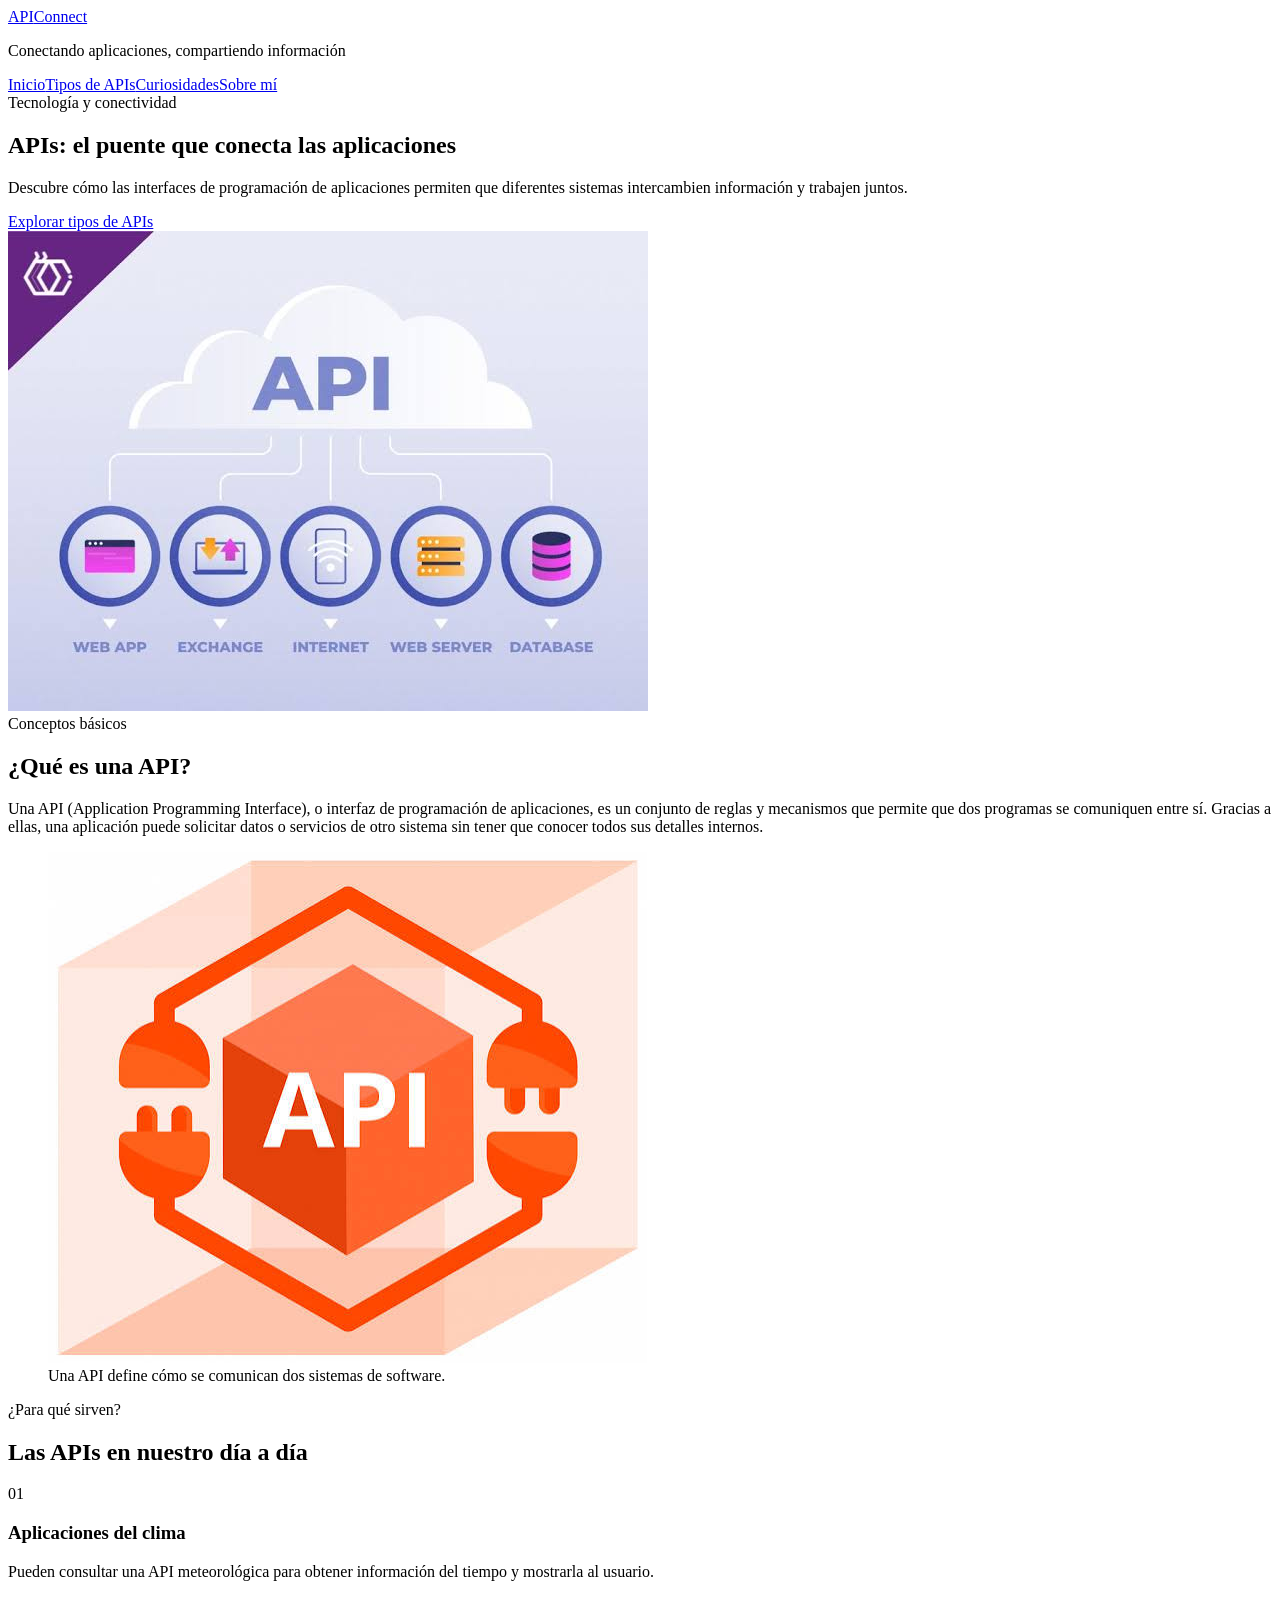
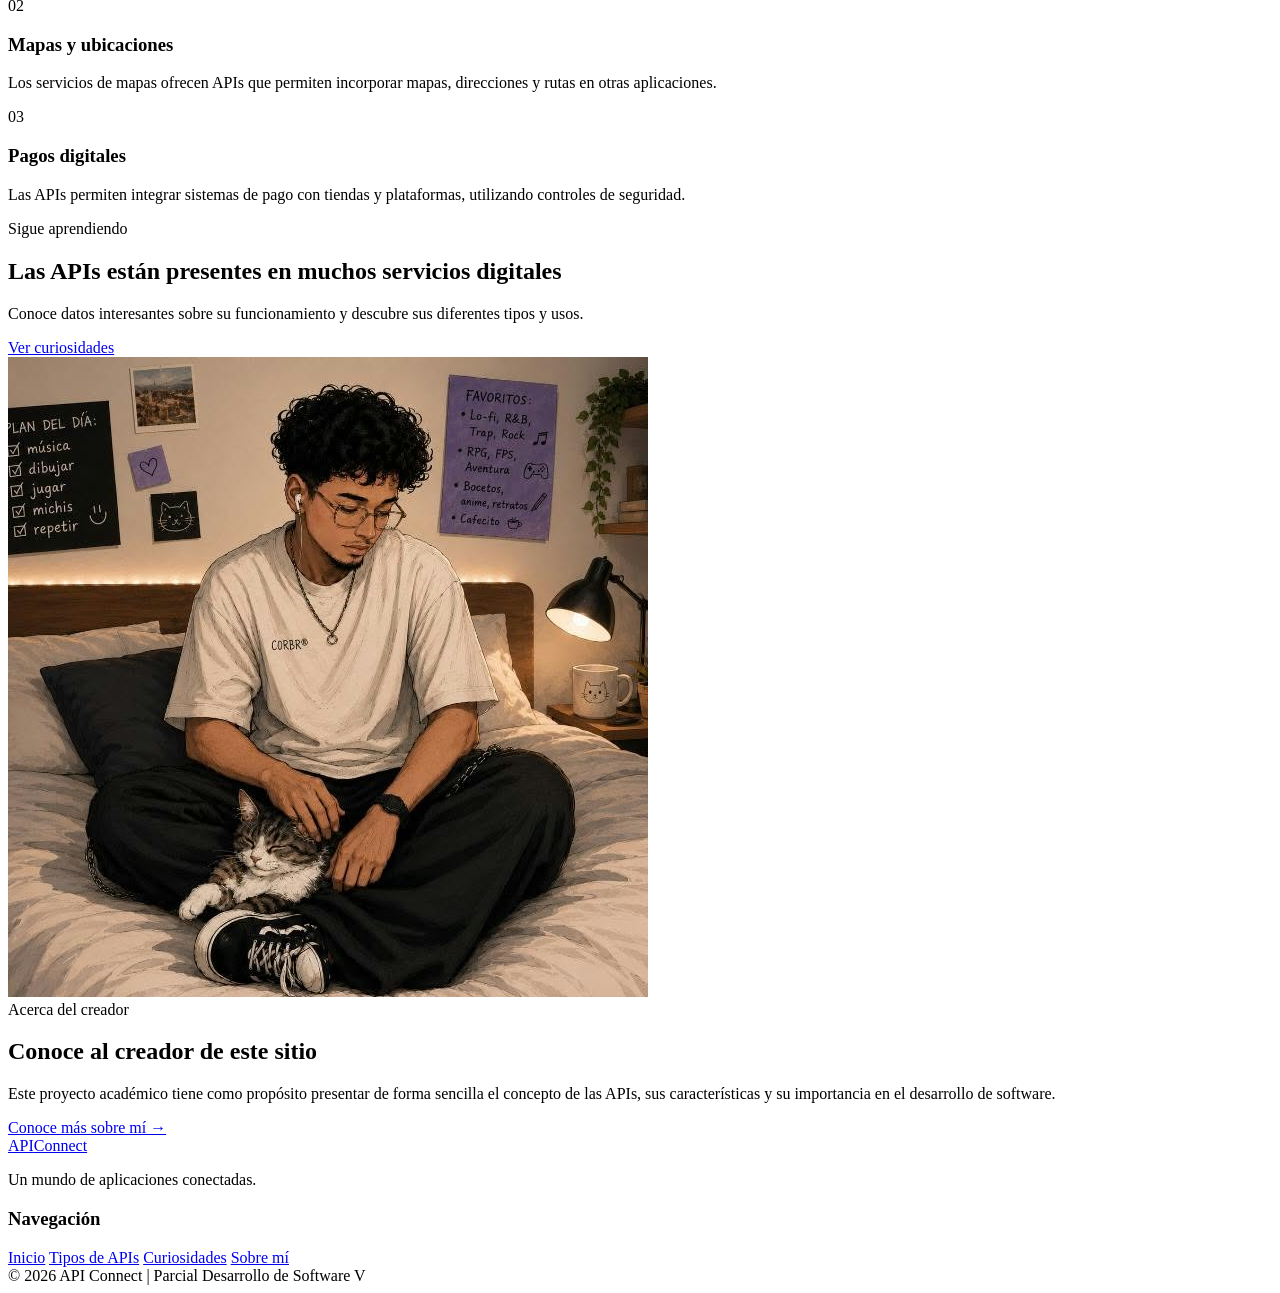
==== index.html @ fd9dffba "Rename Index.html to index.html" ====
<!DOCTYPE html>
<html lang="es">
<head>
    <meta charset="UTF-8">
    <meta name="viewport" content="width=device-width, initial-scale=1.0">
    <title>APIs | API Connect</title>
    <link rel="stylesheet" href="css/estilos.css">
</head>
<body>
    <header class="encabezado">
        <div class="contenedor marca">
            <a href="index.html" class="logo">API<span>Connect</span></a>
            <p>Conectando aplicaciones, compartiendo información</p>
        </div>
    </header>
    <nav class="navbar">
        <div class="contenedor menu">
            <a class="activo" href="index.html">Inicio</a><a class="" href="tipos.html">Tipos de APIs</a><a class="" href="curiosidades.html">Curiosidades</a><a class="" href="informacion.html">Sobre mí</a>
        </div>
    </nav>

    <main>
        <section class="contenedor portada">
            <div class="contenido">
                <span class="etiqueta">Tecnología y conectividad</span>
                <h1>APIs: el puente que conecta las aplicaciones</h1>
                <p>Descubre cómo las interfaces de programación de aplicaciones permiten que diferentes sistemas intercambien información y trabajen juntos.</p>
                <a href="tipos.html" class="boton">Explorar tipos de APIs</a>
            </div>
            <div class="imagen">
                <img src="img/Como funciona API.jpeg" alt="Ilustración del funcionamiento y conexión de sistemas mediante APIs">
            </div>
        </section>

        <section class="seccion contenedor">
            <div class="titulo-seccion">
                <span class="etiqueta">Conceptos básicos</span>
                <h2>¿Qué es una API?</h2>
            </div>
            <p class="texto-intro">
                Una API (Application Programming Interface), o interfaz de programación de aplicaciones,
                es un conjunto de reglas y mecanismos que permite que dos programas se comuniquen entre sí.
                Gracias a ellas, una aplicación puede solicitar datos o servicios de otro sistema sin tener
                que conocer todos sus detalles internos.
            </p>
            <figure class="imagen">
                <img src="img/API.jpeg" alt="Representación de la comunicación entre dos sistemas mediante una API">
                <figcaption>Una API define cómo se comunican dos sistemas de software.</figcaption>
            </figure>
        </section>

        <section class="seccion-fondo">
            <div class="contenedor seccion">
                <div class="titulo-seccion">
                    <span class="etiqueta">¿Para qué sirven?</span>
                    <h2>Las APIs en nuestro día a día</h2>
                </div>
                <div class="rejilla">
                    <article class="tarjeta">
                        <div class="icono-tarjeta">01</div>
                        <h3>Aplicaciones del clima</h3>
                        <p>Pueden consultar una API meteorológica para obtener información del tiempo y mostrarla al usuario.</p>
                    </article>
                    <article class="tarjeta">
                        <div class="icono-tarjeta">02</div>
                        <h3>Mapas y ubicaciones</h3>
                        <p>Los servicios de mapas ofrecen APIs que permiten incorporar mapas, direcciones y rutas en otras aplicaciones.</p>
                    </article>
                    <article class="tarjeta">
                        <div class="icono-tarjeta">03</div>
                        <h3>Pagos digitales</h3>
                        <p>Las APIs permiten integrar sistemas de pago con tiendas y plataformas, utilizando controles de seguridad.</p>
                    </article>
                </div>
            </div>
        </section>

        <section class="seccion contenedor">
            <div class="bloque-destacado">
                <div>
                    <span class="etiqueta">Sigue aprendiendo</span>
                    <h2>Las APIs están presentes en muchos servicios digitales</h2>
                    <p>Conoce datos interesantes sobre su funcionamiento y descubre sus diferentes tipos y usos.</p>
                </div>
                <a href="curiosidades.html" class="boton boton-claro">Ver curiosidades</a>
            </div>
        </section>

        <section class="seccion contenedor creador">
            <div class="foto-creador">
                <img src="img/Angel.jpeg" alt="Fotografía del creador del sitio">
            </div>
            <div class="creador-texto">
                <span class="etiqueta">Acerca del creador</span>
                <h2>Conoce al creador de este sitio</h2>
                <p>Este proyecto académico tiene como propósito presentar de forma sencilla el concepto de las APIs, sus características y su importancia en el desarrollo de software.</p>
                <a class="enlace" href="informacion.html">Conoce más sobre mí →</a>
            </div>
        </section>
    </main>
    <footer class="footer">
        <div class="contenedor footer-contenido">
            <div>
                <a href="index.html" class="logo">API<span>Connect</span></a>
                <p>Un mundo de aplicaciones conectadas.</p>
            </div>
            <div>
                <h3>Navegación</h3>
                <a href="index.html">Inicio</a>
                <a href="tipos.html">Tipos de APIs</a>
                <a href="curiosidades.html">Curiosidades</a>
                <a href="informacion.html">Sobre mí</a>
            </div>
        </div>
        <div class="copyright">© 2026 API Connect | Parcial Desarrollo de Software V</div>
    </footer>
</body>
</html>
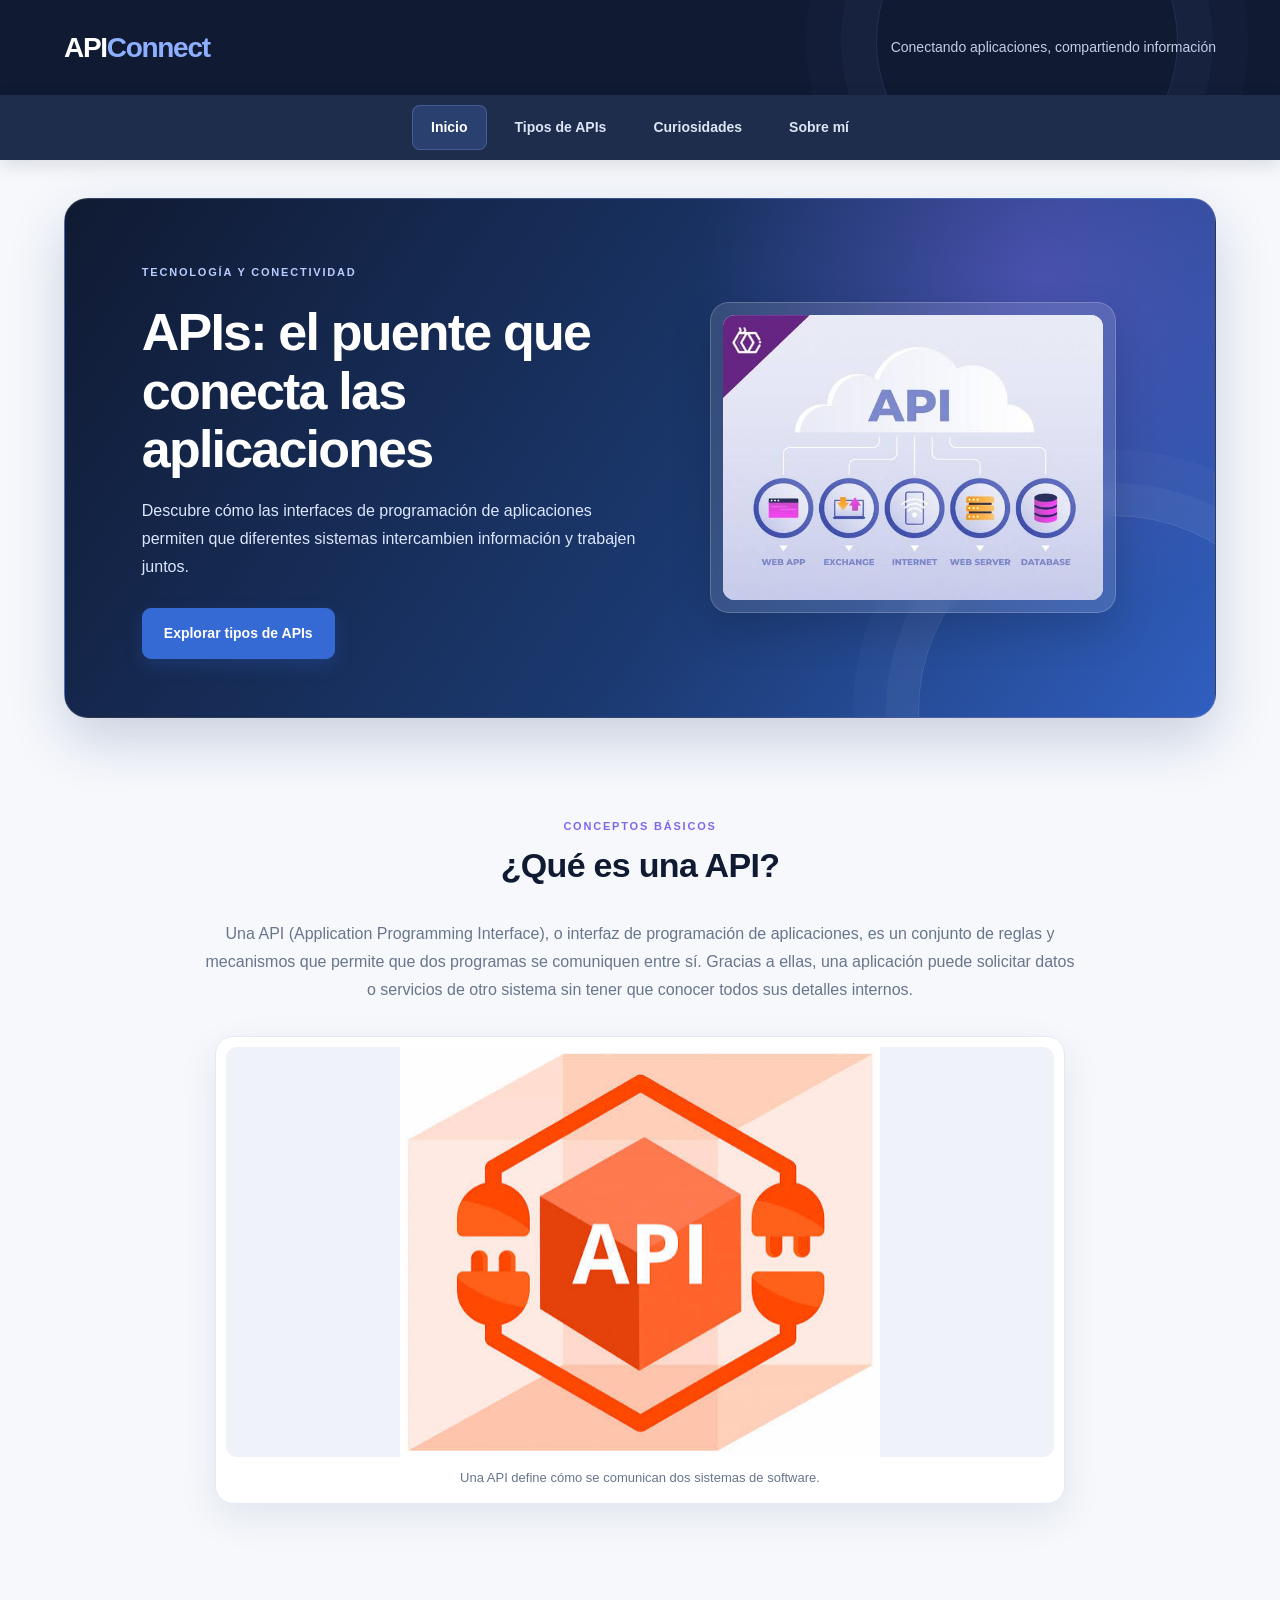
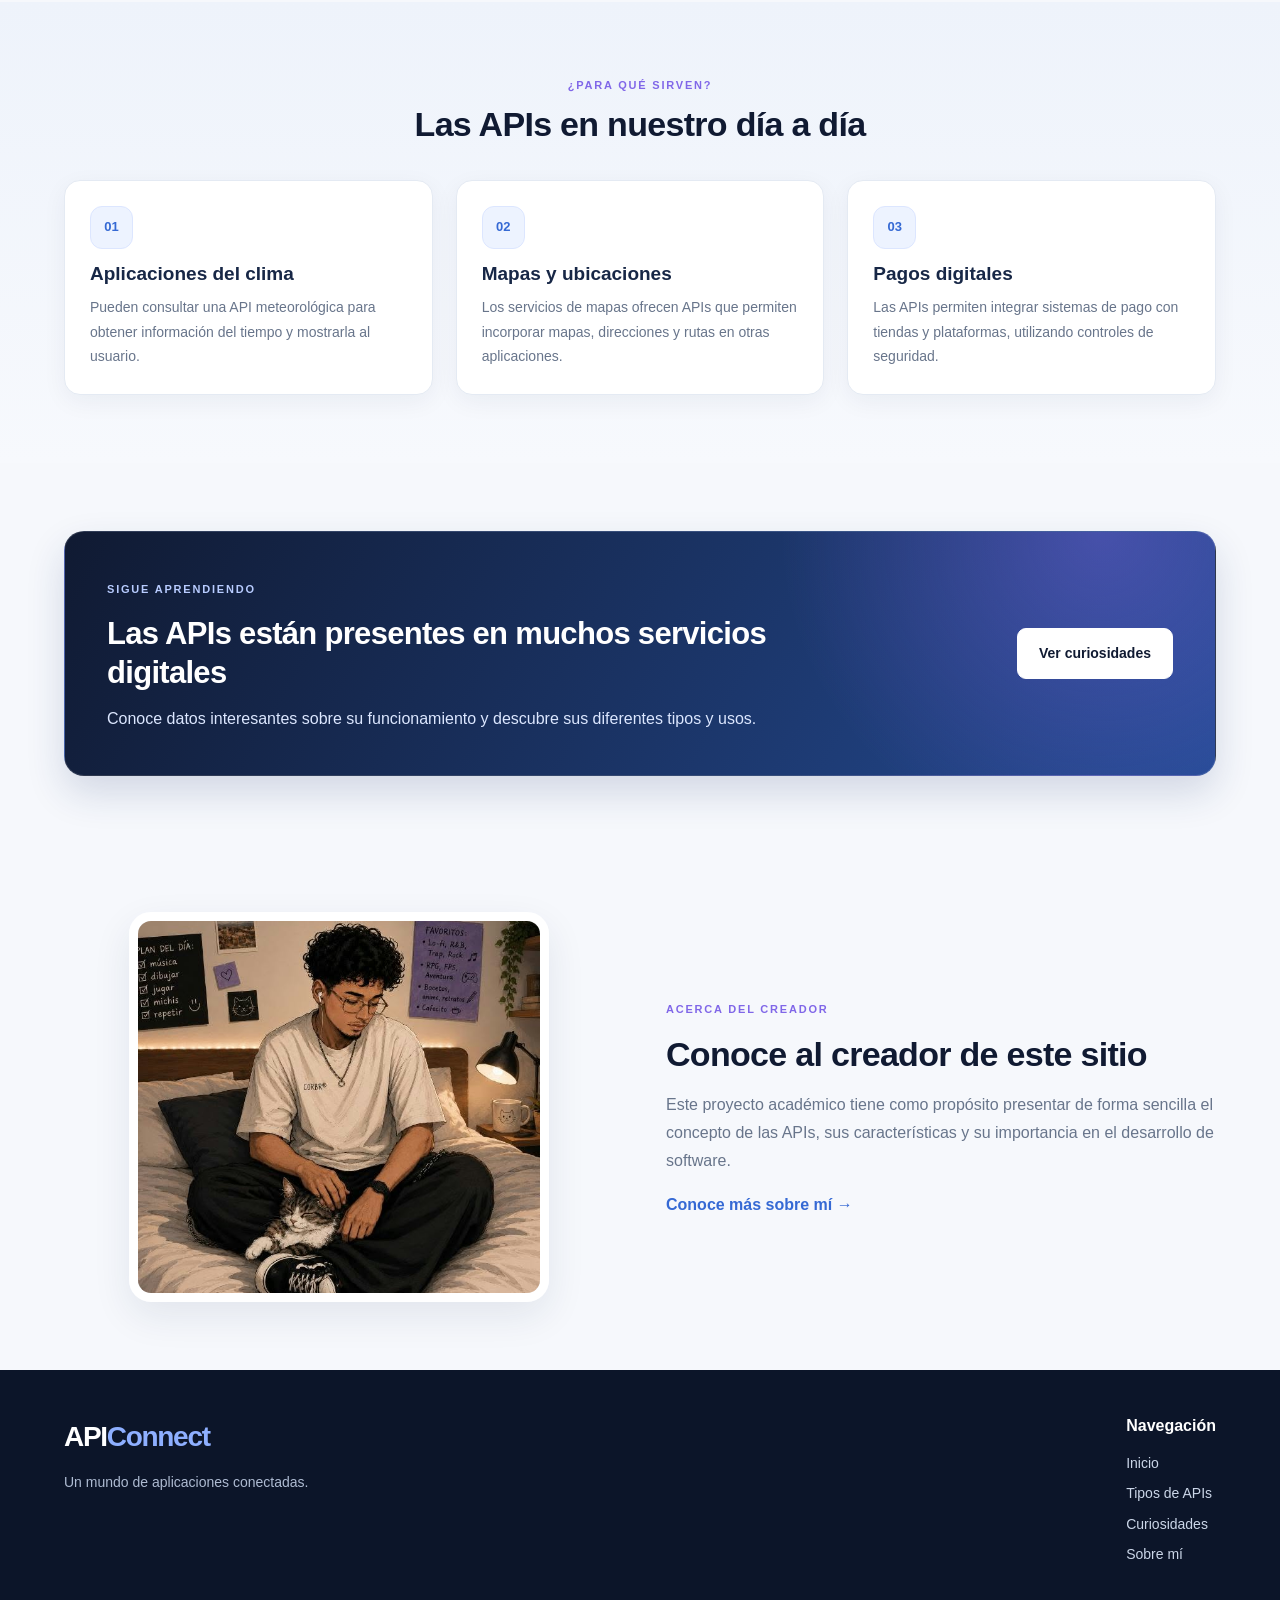
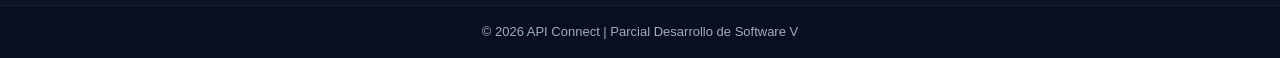
==== commit ef257873: "Fix stylesheet link case sensitivity" ====
--- a/index.html
+++ b/index.html
@@ -4,7 +4,7 @@
     <meta charset="UTF-8">
     <meta name="viewport" content="width=device-width, initial-scale=1.0">
     <title>APIs | API Connect</title>
-    <link rel="stylesheet" href="css/estilos.css">
+    <link rel="stylesheet" href="Css/estilos.css">
 </head>
 <body>
     <header class="encabezado">
--- a/Css/estilos.css
+++ b/Css/estilos.css
@@ -0,0 +1,725 @@
+@import url('https://fonts.googleapis.com/css2?family=DM+Sans:wght@400;500;600;700&family=Manrope:wght@500;600;700;800&display=swap');
+
+:root {
+    --navy: #101a32;
+    --navy-2: #172746;
+    --blue: #3569d4;
+    --blue-2: #5b8cff;
+    --violet: #8067e8;
+    --ink: #202b40;
+    --muted: #68758b;
+    --paper: #f6f8fc;
+    --white: #ffffff;
+    --line: #e4eaf3;
+    --soft-blue: #edf3ff;
+    --shadow: 0 14px 38px rgba(21, 39, 75, .09);
+    --shadow-hover: 0 20px 45px rgba(21, 39, 75, .15);
+}
+
+* {
+    margin: 0;
+    padding: 0;
+    box-sizing: border-box;
+}
+
+html {
+    scroll-behavior: smooth;
+    scroll-padding-top: 90px;
+}
+
+body {
+    font-family: 'DM Sans', Arial, sans-serif;
+    color: var(--ink);
+    background: var(--paper);
+    line-height: 1.75;
+    -webkit-font-smoothing: antialiased;
+}
+
+img {
+    display: block;
+    max-width: 100%;
+}
+
+a {
+    color: inherit;
+    text-decoration: none;
+}
+
+.contenedor {
+    width: min(1160px, 90%);
+    margin: 0 auto;
+}
+
+.encabezado {
+    position: relative;
+    overflow: hidden;
+    padding: 23px 0;
+    color: var(--white);
+    background: var(--navy);
+}
+
+.encabezado::after {
+    position: absolute;
+    top: -110px;
+    right: 8%;
+    width: 300px;
+    height: 300px;
+    content: '';
+    border: 1px solid rgba(139, 169, 255, .16);
+    border-radius: 50%;
+    box-shadow: 0 0 0 35px rgba(139, 169, 255, .035), 0 0 0 70px rgba(139, 169, 255, .025);
+    pointer-events: none;
+}
+
+.marca {
+    position: relative;
+    z-index: 1;
+    display: flex;
+    align-items: center;
+    justify-content: space-between;
+    gap: 24px;
+}
+
+.logo {
+    color: var(--white);
+    font-family: 'Manrope', sans-serif;
+    font-size: 28px;
+    font-weight: 800;
+    letter-spacing: -1.3px;
+}
+
+.logo span {
+    color: #8eafff;
+}
+
+.encabezado p {
+    color: #c2cee4;
+    font-size: 14px;
+}
+
+.navbar {
+    position: sticky;
+    top: 0;
+    z-index: 20;
+    background: rgba(23, 39, 70, .97);
+    box-shadow: 0 5px 18px rgba(10, 22, 43, .12);
+    backdrop-filter: blur(12px);
+}
+
+.menu {
+    display: flex;
+    align-items: center;
+    justify-content: center;
+    flex-wrap: wrap;
+    gap: 9px;
+    padding: 10px 0;
+}
+
+.menu a {
+    padding: 9px 18px;
+    color: #dce5f5;
+    border: 1px solid transparent;
+    border-radius: 8px;
+    font-size: 14px;
+    font-weight: 600;
+    transition: .25s ease;
+}
+
+.menu a:hover,
+.menu a.activo {
+    color: var(--white);
+    background: rgba(91, 140, 255, .2);
+    border-color: rgba(143, 174, 255, .28);
+}
+
+.portada {
+    position: relative;
+    display: grid;
+    grid-template-columns: 1.05fr .95fr;
+    align-items: center;
+    gap: 50px;
+    min-height: 430px;
+    margin: 38px auto 25px;
+    padding: 58px 6%;
+    overflow: hidden;
+    color: var(--white);
+    border: 1px solid rgba(255,255,255,.12);
+    border-radius: 24px;
+    background: radial-gradient(circle at 85% 15%, rgba(128, 103, 232, .42), transparent 32%), linear-gradient(125deg, #101a32 0%, #1b3970 58%, #315fc0 100%);
+    box-shadow: 0 22px 55px rgba(25, 52, 105, .2);
+}
+
+.portada::before {
+    position: absolute;
+    right: -95px;
+    bottom: -190px;
+    width: 390px;
+    height: 390px;
+    content: '';
+    border: 1px solid rgba(255,255,255,.13);
+    border-radius: 50%;
+    box-shadow: 0 0 0 32px rgba(255,255,255,.035), 0 0 0 65px rgba(255,255,255,.025);
+}
+
+.portada .contenido,
+.portada .imagen {
+    position: relative;
+    z-index: 1;
+    min-width: 0;
+}
+
+.portada h1 {
+    max-width: 620px;
+    margin: 13px 0 18px;
+    font-family: 'Manrope', sans-serif;
+    font-size: clamp(34px, 4.2vw, 52px);
+    font-weight: 800;
+    line-height: 1.13;
+    letter-spacing: -1.8px;
+}
+
+.portada p {
+    max-width: 570px;
+    margin-bottom: 27px;
+    color: #dce7ff;
+    font-size: 16px;
+}
+
+.portada .imagen {
+    padding: 12px;
+    border: 1px solid rgba(255,255,255,.2);
+    border-radius: 19px;
+    background: rgba(255,255,255,.12);
+    box-shadow: 0 18px 40px rgba(0,0,0,.15);
+    backdrop-filter: blur(8px);
+}
+
+.portada .imagen img {
+    width: 100%;
+    height: 285px;
+    object-fit: contain;
+    border-radius: 12px;
+    background: #f0effb;
+}
+
+.etiqueta {
+    display: inline-block;
+    margin-bottom: 8px;
+    color: var(--violet);
+    font-size: 11px;
+    font-weight: 800;
+    letter-spacing: 1.8px;
+    text-transform: uppercase;
+}
+
+.portada .etiqueta,
+.bloque-destacado .etiqueta,
+.cabecera-pagina .etiqueta {
+    color: #b8ccff;
+}
+
+.boton {
+    display: inline-flex;
+    align-items: center;
+    justify-content: center;
+    gap: 9px;
+    padding: 12px 21px;
+    color: var(--white);
+    border: 1px solid var(--blue);
+    border-radius: 9px;
+    background: var(--blue);
+    font-size: 14px;
+    font-weight: 700;
+    box-shadow: 0 7px 18px rgba(53, 105, 212, .22);
+    transition: .25s ease;
+}
+
+.boton:hover {
+    transform: translateY(-3px);
+    border-color: var(--violet);
+    background: var(--violet);
+    box-shadow: 0 10px 22px rgba(128, 103, 232, .25);
+}
+
+.boton-claro {
+    color: var(--navy);
+    border-color: var(--white);
+    background: var(--white);
+    box-shadow: none;
+}
+
+.boton-claro:hover {
+    color: var(--blue);
+    border-color: #e7edff;
+    background: #e7edff;
+}
+
+.enlace {
+    color: var(--blue);
+    font-weight: 700;
+}
+
+.enlace:hover {
+    color: var(--violet);
+}
+
+.seccion {
+    padding: 68px 0;
+}
+
+.titulo-seccion {
+    max-width: 760px;
+    margin: 0 auto 34px;
+    text-align: center;
+}
+
+.titulo-seccion h2,
+.seccion h2 {
+    margin-bottom: 12px;
+    color: var(--navy);
+    font-family: 'Manrope', sans-serif;
+    font-size: clamp(25px, 3vw, 34px);
+    font-weight: 800;
+    line-height: 1.25;
+    letter-spacing: -.7px;
+}
+
+.titulo-seccion p,
+.texto-intro {
+    color: var(--muted);
+}
+
+.texto-intro {
+    max-width: 870px;
+    margin: 0 auto 32px;
+    text-align: center;
+    font-size: 16px;
+}
+
+.imagen {
+    max-width: 850px;
+    margin: 30px auto;
+    padding: 10px;
+    border: 1px solid var(--line);
+    border-radius: 18px;
+    background: var(--white);
+    box-shadow: var(--shadow);
+}
+
+.imagen img {
+    width: 100%;
+    max-height: 410px;
+    object-fit: contain;
+    border-radius: 11px;
+    background: #f0f2fa;
+}
+
+.imagen figcaption {
+    padding: 10px 8px 3px;
+    color: var(--muted);
+    font-size: 13px;
+    text-align: center;
+}
+
+.rejilla {
+    display: grid;
+    grid-template-columns: repeat(3, minmax(0, 1fr));
+    gap: 23px;
+}
+
+.tarjeta {
+    position: relative;
+    min-width: 0;
+    padding: 25px;
+    overflow: hidden;
+    border: 1px solid var(--line);
+    border-radius: 16px;
+    background: var(--white);
+    box-shadow: 0 7px 24px rgba(21, 39, 75, .055);
+    transition: transform .25s ease, box-shadow .25s ease, border-color .25s ease;
+}
+
+.tarjeta:hover {
+    transform: translateY(-6px);
+    border-color: #cbd9fa;
+    box-shadow: var(--shadow-hover);
+}
+
+.tarjeta > img {
+    width: 100%;
+    height: 190px;
+    margin: -5px 0 17px;
+    border-radius: 11px;
+    object-fit: contain;
+    background: #f1f4fb;
+}
+
+.tarjeta h3 {
+    margin: 12px 0 9px;
+    color: var(--navy-2);
+    font-family: 'Manrope', sans-serif;
+    font-size: 19px;
+    font-weight: 800;
+    line-height: 1.35;
+}
+
+.tarjeta p {
+    color: var(--muted);
+    font-size: 14px;
+    line-height: 1.75;
+}
+
+.icono-tarjeta,
+.ic-tarjeta,
+.numero {
+    display: inline-grid;
+    width: 43px;
+    height: 43px;
+    place-items: center;
+    border: 1px solid #dce6ff;
+    border-radius: 12px;
+    background: var(--soft-blue);
+    color: var(--blue);
+    font-size: 13px;
+    font-weight: 800;
+}
+
+.numero {
+    width: 34px;
+    height: 34px;
+    margin-top: 2px;
+    border-radius: 50%;
+}
+
+.fondo,
+.seccion-fondo {
+    background: linear-gradient(180deg, #eef3fb 0%, #f7f9fd 100%);
+}
+
+.bloque-destacado {
+    display: flex;
+    align-items: center;
+    justify-content: space-between;
+    gap: 28px;
+    padding: 42px;
+    overflow: hidden;
+    border: 1px solid rgba(255,255,255,.12);
+    border-radius: 20px;
+    background: radial-gradient(circle at 90% 0%, rgba(128,103,232,.4), transparent 30%), linear-gradient(120deg, var(--navy), #244b94);
+    color: var(--white);
+    box-shadow: 0 17px 38px rgba(22, 49, 103, .16);
+}
+
+.bloque-destacado h2 {
+    max-width: 700px;
+    margin: 8px 0 12px;
+    color: var(--white);
+    font-family: 'Manrope', sans-serif;
+    font-size: clamp(24px, 3vw, 31px);
+    line-height: 1.25;
+}
+
+.bloque-destacado p {
+    max-width: 700px;
+    color: #dce7ff;
+}
+
+.cabecera-pagina {
+    position: relative;
+    padding: 67px 0;
+    overflow: hidden;
+    color: var(--white);
+    text-align: center;
+    background: radial-gradient(circle at 80% 10%, rgba(128,103,232,.4), transparent 27%), linear-gradient(120deg, #101a32, #244b94);
+}
+
+.cabecera-pagina::after {
+    position: absolute;
+    right: 7%;
+    bottom: -170px;
+    width: 300px;
+    height: 300px;
+    content: '';
+    border: 1px solid rgba(255,255,255,.14);
+    border-radius: 50%;
+    box-shadow: 0 0 0 28px rgba(255,255,255,.035), 0 0 0 58px rgba(255,255,255,.025);
+}
+
+.cabecera-pagina .contenedor {
+    position: relative;
+    z-index: 1;
+}
+
+.cabecera-pagina h1 {
+    margin: 10px 0;
+    font-family: 'Manrope', sans-serif;
+    font-size: clamp(34px, 4vw, 46px);
+    font-weight: 800;
+    letter-spacing: -1px;
+}
+
+.cabecera-pagina p {
+    color: #dce7ff;
+}
+
+.perfil,
+.creador {
+    display: flex;
+    align-items: center;
+    gap: 52px;
+}
+
+.perfil-foto,
+.perfil-texto,
+.foto-creador,
+.creador-texto {
+    flex: 1;
+    min-width: 0;
+}
+
+.perfil-foto img,
+.foto-creador img {
+    width: 100%;
+    max-width: 420px;
+    height: 390px;
+    margin: 0 auto;
+    border: 9px solid var(--white);
+    border-radius: 22px;
+    object-fit: cover;
+    box-shadow: var(--shadow);
+}
+
+.perfil-texto h2,
+.creador-texto h2 {
+    margin: 5px 0 16px;
+    color: var(--navy);
+    font-family: 'Manrope', sans-serif;
+    font-size: clamp(26px, 3vw, 34px);
+    line-height: 1.25;
+}
+
+.perfil-texto p,
+.creador-texto p {
+    margin-bottom: 16px;
+    color: var(--muted);
+}
+
+.lista-practicas {
+    max-width: 850px;
+    margin: 0 auto;
+}
+
+.lista-practicas article {
+    display: flex;
+    gap: 19px;
+    margin-bottom: 16px;
+    padding: 22px;
+    border: 1px solid var(--line);
+    border-radius: 14px;
+    background: var(--white);
+    box-shadow: 0 6px 20px rgba(21, 39, 75, .045);
+    transition: .2s ease;
+}
+
+.lista-practicas article:hover {
+    transform: translateX(4px);
+    border-color: #cbd9fa;
+}
+
+.lista-practicas h3 {
+    color: var(--navy-2);
+    font-family: 'Manrope', sans-serif;
+}
+
+.lista-practicas p {
+    margin: 5px 0 8px;
+    color: var(--muted);
+    font-size: 14px;
+}
+
+.check {
+    display: grid;
+    width: 43px;
+    height: 43px;
+    flex-shrink: 0;
+    place-items: center;
+    border-radius: 12px;
+    background: var(--soft-blue);
+    color: var(--blue);
+    font-weight: 800;
+}
+
+.footer {
+    padding-top: 42px;
+    background: #0c1529;
+    color: var(--white);
+}
+
+.footer-contenido {
+    display: flex;
+    justify-content: space-between;
+    gap: 40px;
+    padding-bottom: 32px;
+}
+
+.footer p {
+    margin-top: 9px;
+    color: #aebbd2;
+    font-size: 14px;
+}
+
+.footer h3 {
+    margin-bottom: 11px;
+    font-family: 'Manrope', sans-serif;
+    font-size: 16px;
+}
+
+.footer-contenido a:not(.logo) {
+    display: block;
+    margin: 6px 0;
+    color: #cbd6e8;
+    font-size: 14px;
+    transition: color .2s;
+}
+
+.footer-contenido a:not(.logo):hover {
+    color: #8eafff;
+}
+
+.copyright {
+    padding: 15px;
+    border-top: 1px solid rgba(255,255,255,.08);
+    background: #080f1e;
+    color: #9eabc1;
+    font-size: 13px;
+    text-align: center;
+}
+
+a:focus-visible {
+    outline: 3px solid #f5c85b;
+    outline-offset: 4px;
+}
+
+@media (max-width: 900px) {
+    .portada {
+        grid-template-columns: 1fr 1fr;
+        gap: 28px;
+        padding: 45px 5%;
+    }
+
+    .rejilla {
+        grid-template-columns: repeat(2, minmax(0, 1fr));
+    }
+
+    .perfil,
+    .creador {
+        gap: 30px;
+    }
+}
+
+@media (max-width: 680px) {
+    .contenedor {
+        width: 92%;
+    }
+
+    .marca {
+        flex-direction: column;
+        gap: 4px;
+        text-align: center;
+    }
+
+    .encabezado {
+        padding: 17px 0;
+    }
+
+    .logo {
+        font-size: 25px;
+    }
+
+    .menu {
+        gap: 4px;
+        padding: 8px 0;
+    }
+
+    .menu a {
+        padding: 8px 10px;
+        font-size: 12px;
+    }
+
+    .portada {
+        grid-template-columns: 1fr;
+        gap: 28px;
+        min-height: auto;
+        margin-top: 22px;
+        padding: 36px 7%;
+        border-radius: 18px;
+    }
+
+    .portada h1 {
+        font-size: 34px;
+    }
+
+    .portada .imagen img {
+        height: 220px;
+    }
+
+    .rejilla {
+        grid-template-columns: 1fr;
+        gap: 17px;
+    }
+
+    .seccion {
+        padding: 46px 0;
+    }
+
+    .titulo-seccion {
+        margin-bottom: 25px;
+    }
+
+    .titulo-seccion h2,
+    .seccion h2 {
+        font-size: 26px;
+    }
+
+    .cabecera-pagina {
+        padding: 48px 0;
+    }
+
+    .perfil,
+    .creador {
+        flex-direction: column;
+        align-items: stretch;
+        gap: 28px;
+    }
+
+    .perfil-foto img,
+    .foto-creador img {
+        height: 310px;
+    }
+
+    .bloque-destacado {
+        flex-direction: column;
+        align-items: flex-start;
+        padding: 29px;
+    }
+
+    .footer-contenido {
+        flex-direction: column;
+        gap: 25px;
+    }
+
+    .lista-practicas article {
+        padding: 16px;
+    }
+}
+
+@media (prefers-reduced-motion: reduce) {
+    html {
+        scroll-behavior: auto;
+    }
+
+    *, *::before, *::after {
+        transition-duration: .01ms !important;
+        animation-duration: .01ms !important;
+    }
+}
